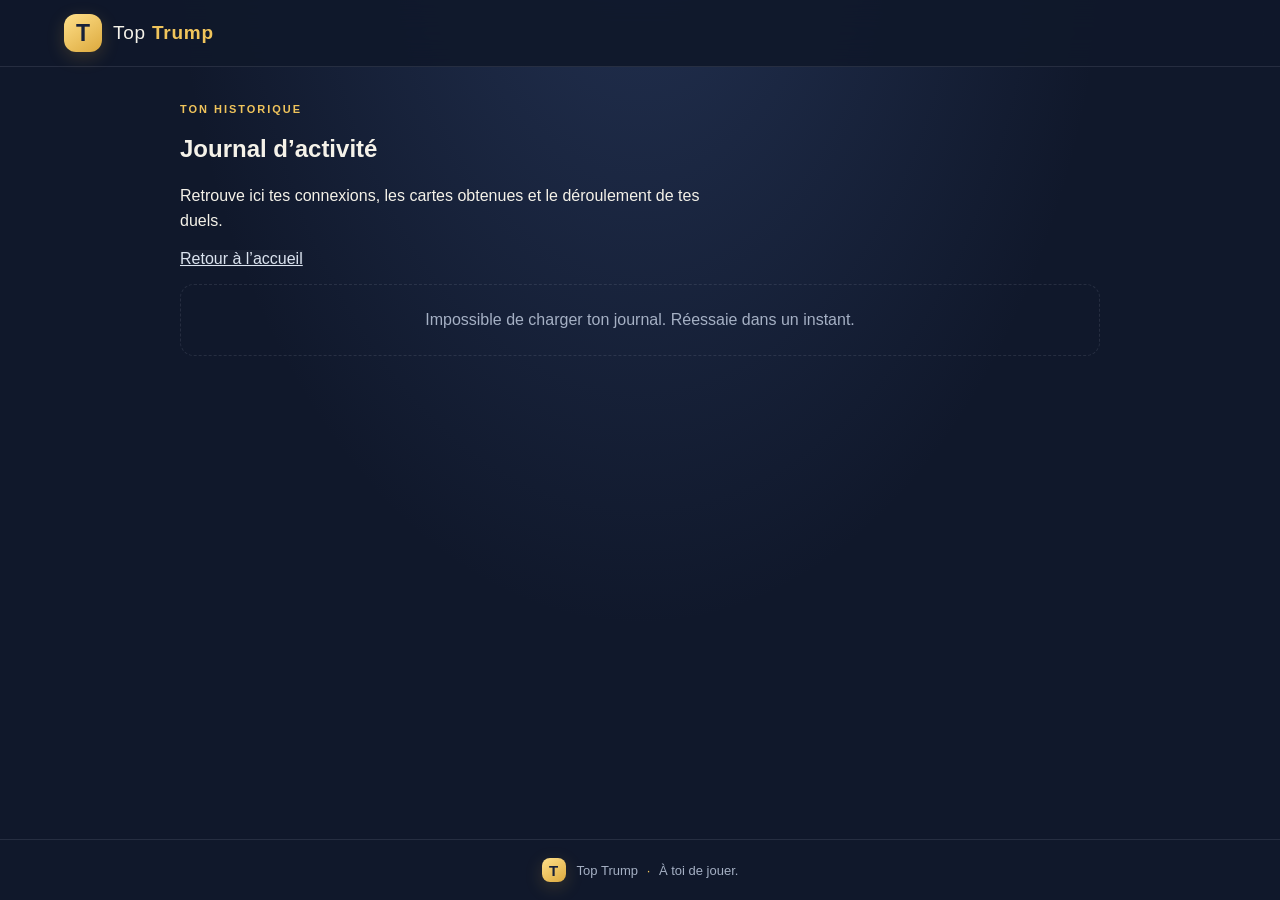
==== docs/activity.html @ 84b9cef7 "init" ====
<!DOCTYPE html>
<html lang="fr">
<head>
  <meta charset="UTF-8">
  <meta name="viewport" content="width=device-width, initial-scale=1">
  <title>Journal d’activité - Top Trump</title>
  <link rel="stylesheet" href="css/style.css">
  <script src="js/api-config.js"></script>
      <link rel="stylesheet" href="css/activity.css">
  </head>
<body>
  <header class="site-header">
    <a class="brand" href="index.html" aria-label="Top Trump, accueil">
      <span class="brand-mark" aria-hidden="true">T</span>
      <span class="brand-name">Top <strong>Trump</strong></span>
    </a>
    <nav class="site-nav" id="main-nav" aria-label="Navigation principale" hidden>
      <a href="index.html">Accueil</a>
      <a href="collection.html">Mes cartes</a>
      <a href="cards.html">Toutes les cartes</a>
      <a href="deck.html">Préparer un duel</a>
      <a href="activity.html" aria-current="page">Journal</a>
    </nav>
  </header>
  <main class="site-main">

<section class="activity-page" aria-labelledby="activity-title">
  <div class="cards-heading">
    <div>
      <span class="eyebrow">TON HISTORIQUE</span>
      <h1 id="activity-title">Journal d’activité</h1>
      <p>Retrouve ici tes connexions, les cartes obtenues et le déroulement de tes duels.</p>
    </div>
    <a class="button-secondary cards-back-link" href="index.html">Retour à l’accueil</a>
  </div>

  <p id="activity-status" class="collection-empty" role="status" aria-live="polite">Chargement de ton journal...</p>
  <ol id="activity-list" class="activity-list" aria-label="Activités récentes"></ol>
</section>

<script src="js/activity.js"></script>
  </main>
  <footer class="site-footer">
    <span class="footer-mark" aria-hidden="true">T</span>
    <p>Top Trump <span>·</span> À toi de jouer.</p>
  </footer>
  <script src="js/header.js" defer></script>
</body>
</html>
---- docs/css/style.css ----
:root {
  color-scheme: dark;
  --page: #10182b;
  --surface: #18243b;
  --surface-raised: #202f4b;
  --line: rgba(229, 237, 255, 0.1);
  --text: #f5f2e9;
  --muted: #a5b0c4;
  --gold: #f0c45b;
  --gold-deep: #dca93d;
  --navy: #17213a;
  --radius: 18px;
}

* {
  box-sizing: border-box;
}

body {
  min-height: 100vh;
  margin: 0;
  display: flex;
  flex-direction: column;
  align-items: center;
  background:
    radial-gradient(ellipse at 50% -15%, rgba(71, 99, 157, 0.34), transparent 52%),
    var(--page);
  color: var(--text);
  font-family: Inter, "Segoe UI", Verdana, Arial, sans-serif;
}

.site-header {
  position: sticky;
  top: 0;
  z-index: 20;
  width: 100%;
  display: flex;
  align-items: center;
  justify-content: space-between;
  gap: 20px;
  padding: 14px 5vw;
  border-bottom: 1px solid var(--line);
  background: rgba(16, 24, 43, 0.92);
  backdrop-filter: blur(16px);
}

.brand {
  display: inline-flex;
  align-items: center;
  gap: 11px;
  color: var(--text);
  text-decoration: none;
}

.brand-mark,
.footer-mark {
  display: grid;
  place-items: center;
  width: 38px;
  height: 38px;
  border-radius: 12px;
  background: linear-gradient(145deg, #ffe08a, var(--gold-deep));
  color: var(--navy);
  font-size: 23px;
  font-weight: 900;
  box-shadow: 0 5px 18px rgba(220, 169, 61, 0.2);
}

.brand-name {
  font-size: 19px;
  letter-spacing: 0.04em;
}

.brand-name strong {
  color: var(--gold);
}

.site-nav a {
  display: inline-flex;
  align-items: center;
  min-height: 40px;
  padding: 9px 14px;
  border: 1px solid var(--line);
  border-radius: 10px;
  color: var(--muted);
  font-size: 13px;
  font-weight: 700;
  text-decoration: none;
  transition: color 160ms ease, border-color 160ms ease, background 160ms ease;
}

.site-nav a:hover,
.site-nav a[aria-current="page"] {
  border-color: rgba(240, 196, 91, 0.4);
  background: rgba(240, 196, 91, 0.08);
  color: var(--gold);
}

.site-nav {
  display: flex;
  align-items: center;
  gap: 8px;
}

.site-nav a {
  white-space: nowrap;
}

.site-nav[hidden] {
  display: none;
}

.site-main {
  width: min(100% - 36px, 920px);
  flex: 1;
  display: flex;
  flex-direction: column;
  align-items: center;
  padding: 36px 0 64px;
}

.site-footer {
  width: 100%;
  display: flex;
  align-items: center;
  justify-content: center;
  gap: 11px;
  padding: 18px;
  border-top: 1px solid var(--line);
  color: var(--muted);
  font-size: 13px;
}

.site-footer p {
  margin: 0;
}

.site-footer p span {
  padding: 0 5px;
  color: var(--gold);
}

.footer-mark {
  width: 24px;
  height: 24px;
  border-radius: 8px;
  font-size: 15px;
}

#auth-box,
#game-box {
  width: 100%;
}

.opened-pack {
  margin-top: 32px;
}

.opened-pack .section-heading {
  margin-bottom: 16px;
}

.opened-pack .section-heading h2 {
  margin: 8px 0 0;
}

.opened-pack-cards {
  display: grid;
  grid-template-columns: repeat(auto-fit, minmax(145px, 1fr));
  gap: 16px;
}

.opened-pack-card {
  overflow: hidden;
  border: 1px solid var(--line);
  border-radius: var(--radius);
  background: var(--surface);
  box-shadow: 0 14px 32px rgba(0, 0, 0, 0.2);
}

.opened-pack-card img {
  display: block;
  width: 100%;
  aspect-ratio: 0.78;
  object-fit: cover;
  object-position: center 56%;
}

.opened-pack-card h3 {
  margin: 0;
  padding: 12px;
  color: var(--text);
  font-size: 14px;
}

#auth-box {
  flex: 1;
  display: flex;
  align-items: center;
  justify-content: center;
}

.auth-panel {
  width: min(100%, 470px);
  margin: auto;
  padding: clamp(26px, 6vw, 48px);
  border: 1px solid var(--line);
  border-radius: 24px;
  background: linear-gradient(145deg, rgba(32, 47, 75, 0.96), rgba(24, 36, 59, 0.96));
  box-shadow: 0 24px 70px rgba(0, 0, 0, 0.28);
}

.panel-heading {
  margin-bottom: 30px;
  text-align: center;
}

.eyebrow {
  display: block;
  color: var(--gold);
  font-size: 11px;
  font-weight: 800;
  letter-spacing: 0.18em;
}

.panel-heading h1,
.welcome-panel h1,
.section-heading h2 {
  margin: 10px 0 8px;
  color: var(--text);
  font-size: clamp(25px, 4vw, 34px);
  letter-spacing: -0.035em;
}

.panel-heading p,
.welcome-panel p {
  margin: 0;
  color: var(--muted);
  font-size: 14px;
  line-height: 1.65;
}

.field-label {
  display: block;
  margin: 16px 0 8px;
  color: #d9e0ec;
  font-size: 13px;
  font-weight: 700;
}

.field-help {
  display: block;
  margin-top: 7px;
  color: var(--muted);
  font-size: 12px;
  line-height: 1.5;
}

input[type="text"],
input[type="password"] {
  width: 100%;
  min-height: 48px;
  padding: 12px 14px;
  border: 1px solid rgba(229, 237, 255, 0.14);
  border-radius: 11px;
  outline: none;
  background: rgba(11, 18, 33, 0.55);
  color: var(--text);
  font: inherit;
  transition: border-color 160ms ease, box-shadow 160ms ease;
}

input::placeholder {
  color: #77849b;
}

input:focus {
  border-color: var(--gold);
  box-shadow: 0 0 0 3px rgba(240, 196, 91, 0.13);
}

button {
  min-height: 44px;
  padding: 11px 17px;
  border: 1px solid transparent;
  border-radius: 11px;
  background: var(--gold);
  color: var(--navy);
  font: inherit;
  font-size: 14px;
  font-weight: 800;
  cursor: pointer;
  transition: transform 160ms ease, background 160ms ease, border-color 160ms ease;
}

button:hover:not(:disabled) {
  transform: translateY(-2px);
  background: #ffda79;
}

button:focus-visible,
a:focus-visible {
  outline: 3px solid rgba(240, 196, 91, 0.65);
  outline-offset: 3px;
}

button:disabled {
  background: #665b3d;
  color: #d2c8ae;
  cursor: not-allowed;
}

.auth-actions {
  display: grid;
  gap: 10px;
  margin-top: 22px;
}

.auth-switch {
  margin: 20px 0 0;
  color: var(--muted);
  font-size: 13px;
  text-align: center;
}

.text-button {
  min-height: 0;
  padding: 4px;
  border: 0;
  background: transparent;
  color: var(--gold);
  font: inherit;
  font-weight: 800;
}

.text-button:hover:not(:disabled) {
  transform: none;
  background: transparent;
  color: #ffda79;
  text-decoration: underline;
}

.button-primary {
  display: flex;
  align-items: center;
  justify-content: center;
  gap: 9px;
  width: 100%;
}

.button-primary span {
  font-size: 19px;
  line-height: 0.8;
}

.button-secondary {
  border-color: var(--line);
  background: rgba(255, 255, 255, 0.035);
  color: #dce4f0;
}

.button-secondary:hover:not(:disabled) {
  border-color: rgba(240, 196, 91, 0.45);
  background: rgba(240, 196, 91, 0.1);
  color: var(--gold);
}

.message,
#message,
#login-message {
  min-height: 24px;
  margin: 12px 0;
  color: var(--gold);
  font-size: 14px;
  text-align: center;
}

#login-message {
  margin-bottom: 0;
}

#game-box {
  display: none;
  max-width: 800px;
}

.welcome-panel {
  display: flex;
  align-items: center;
  justify-content: space-between;
  gap: 20px;
  padding: 28px;
  border: 1px solid var(--line);
  border-radius: var(--radius);
  background: linear-gradient(120deg, rgba(32, 47, 75, 0.95), rgba(24, 36, 59, 0.8));
}

.welcome-panel h1 {
  font-size: clamp(24px, 4vw, 32px);
}

.welcome-panel h1 span {
  color: var(--gold);
}

.action-grid {
  display: grid;
  grid-template-columns: repeat(2, minmax(0, 1fr));
  gap: 15px;
  margin-top: 18px;
}

.action-card {
  display: flex;
  min-height: 155px;
  flex-direction: column;
  align-items: flex-start;
  justify-content: center;
  gap: 8px;
  padding: 22px;
  border: 1px solid var(--line);
  background: var(--surface);
  color: var(--text);
  text-align: left;
}

.action-card:hover:not(:disabled) {
  border-color: rgba(240, 196, 91, 0.55);
  background: var(--surface-raised);
}

.action-card-featured {
  border-color: rgba(240, 196, 91, 0.42);
  background: linear-gradient(140deg, rgba(91, 72, 36, 0.65), var(--surface));
}

.action-icon {
  color: var(--gold);
  font-size: 25px;
}

.action-title {
  font-size: 17px;
  font-weight: 800;
}

.action-description {
  color: var(--muted);
  font-size: 13px;
  font-weight: 500;
  line-height: 1.5;
}

.dashboard-help,
.page-help,
.section-description {
  color: var(--muted);
  font-size: 14px;
  line-height: 1.6;
}

.dashboard-help {
  margin: 12px 0 0;
  text-align: center;
}

.collection-section {
  margin-top: 30px;
  padding-top: 24px;
  border-top: 1px solid var(--line);
}

.section-heading h2 {
  margin-top: 7px;
  font-size: 23px;
}

#hand {
  display: flex;
  flex-wrap: wrap;
  justify-content: flex-start;
  gap: 16px;
  min-height: 30px;
  margin-top: 18px;
}

.collection-card {
  position: relative;
  width: min(160px, 42vw);
  padding: 7px;
  border: 1px solid rgba(255, 255, 255, 0.12);
  border-radius: 12px;
  background: var(--surface);
  box-shadow: 0 12px 28px rgba(0, 0, 0, 0.28);
  transition: transform 180ms ease;
}

.collection-card:hover {
  transform: translateY(-5px) rotate(-1deg);
}

.collection-card img {
  display: block;
  width: 100%;
  border-radius: 8px;
}

.collection-card figcaption {
  padding: 9px 3px 4px;
  color: var(--text);
  font-size: 12px;
  font-weight: 700;
  text-align: center;
}

.card-quantity {
  position: absolute;
  top: -8px;
  right: -8px;
  display: grid;
  place-items: center;
  min-width: 27px;
  height: 27px;
  padding: 0 6px;
  border: 2px solid var(--surface);
  border-radius: 999px;
  background: var(--gold);
  color: var(--navy);
  font-size: 12px;
  font-weight: 900;
}

.collection-empty {
  width: 100%;
  padding: 26px;
  border: 1px dashed var(--line);
  border-radius: 14px;
  color: var(--muted);
  text-align: center;
}

@media (max-width: 580px) {
  .site-header {
    flex-wrap: wrap;
    gap: 10px 14px;
    padding: 10px 14px 8px;
  }

  .brand-mark {
    width: 32px;
    height: 32px;
    border-radius: 10px;
    font-size: 19px;
  }

  .brand-name {
    font-size: 17px;
  }

  .site-nav {
    width: 100%;
    gap: 6px;
    overflow-x: auto;
    overscroll-behavior-x: contain;
    padding: 0 0 4px;
    scrollbar-width: thin;
  }

  .site-nav a {
    min-height: 36px;
    padding: 7px 10px;
    font-size: 12px;
  }

  .site-main {
    width: min(100% - 28px, 920px);
    padding: 36px 0 48px;
  }

  .welcome-panel {
    align-items: flex-start;
    flex-direction: column;
    padding: 22px;
  }

  .action-grid {
    grid-template-columns: 1fr;
  }

  .action-card {
    min-height: 130px;
  }
}
---- docs/css/activity.css ----
.activity-page {
  width: 100%;
}

.activity-page .cards-heading p {
  max-width: 560px;
  line-height: 1.6;
}

.activity-list {
  position: relative;
  display: grid;
  gap: 12px;
  width: 100%;
  margin: 0;
  padding: 0;
  list-style: none;
}

.activity-entry {
  display: grid;
  grid-template-columns: 44px minmax(0, 1fr) auto;
  align-items: center;
  gap: 14px;
  padding: 16px;
  border: 1px solid var(--line);
  border-radius: 14px;
  background: linear-gradient(135deg, rgba(32, 47, 75, 0.8), rgba(24, 36, 59, 0.8));
}

.activity-marker {
  display: grid;
  place-items: center;
  width: 40px;
  height: 40px;
  border: 1px solid rgba(240, 196, 91, 0.25);
  border-radius: 12px;
  background: rgba(240, 196, 91, 0.08);
  color: var(--gold);
  font-size: 20px;
  font-weight: 900;
}

.activity-duel_lost,
.activity-duel_surrendered {
  border-color: rgba(255, 120, 120, 0.25);
  background: rgba(255, 120, 120, 0.08);
  color: #ffb0b0;
}

.activity-duel_won {
  border-color: rgba(126, 220, 166, 0.25);
  background: rgba(126, 220, 166, 0.08);
  color: #9be2b7;
}

.activity-content {
  min-width: 0;
}

.activity-content h2 {
  margin: 0;
  color: var(--text);
  font-size: 15px;
}

.activity-content p {
  margin: 5px 0 0;
  color: var(--muted);
  font-size: 13px;
  line-height: 1.5;
  overflow-wrap: anywhere;
}

.activity-entry time {
  color: var(--muted);
  font-size: 12px;
  text-align: right;
  white-space: nowrap;
}

#activity-status[hidden] {
  display: none;
}

@media (max-width: 620px) {
  .activity-entry {
    grid-template-columns: 40px minmax(0, 1fr);
    gap: 10px;
    padding: 13px;
  }

  .activity-entry time {
    grid-column: 2;
    text-align: left;
  }
}
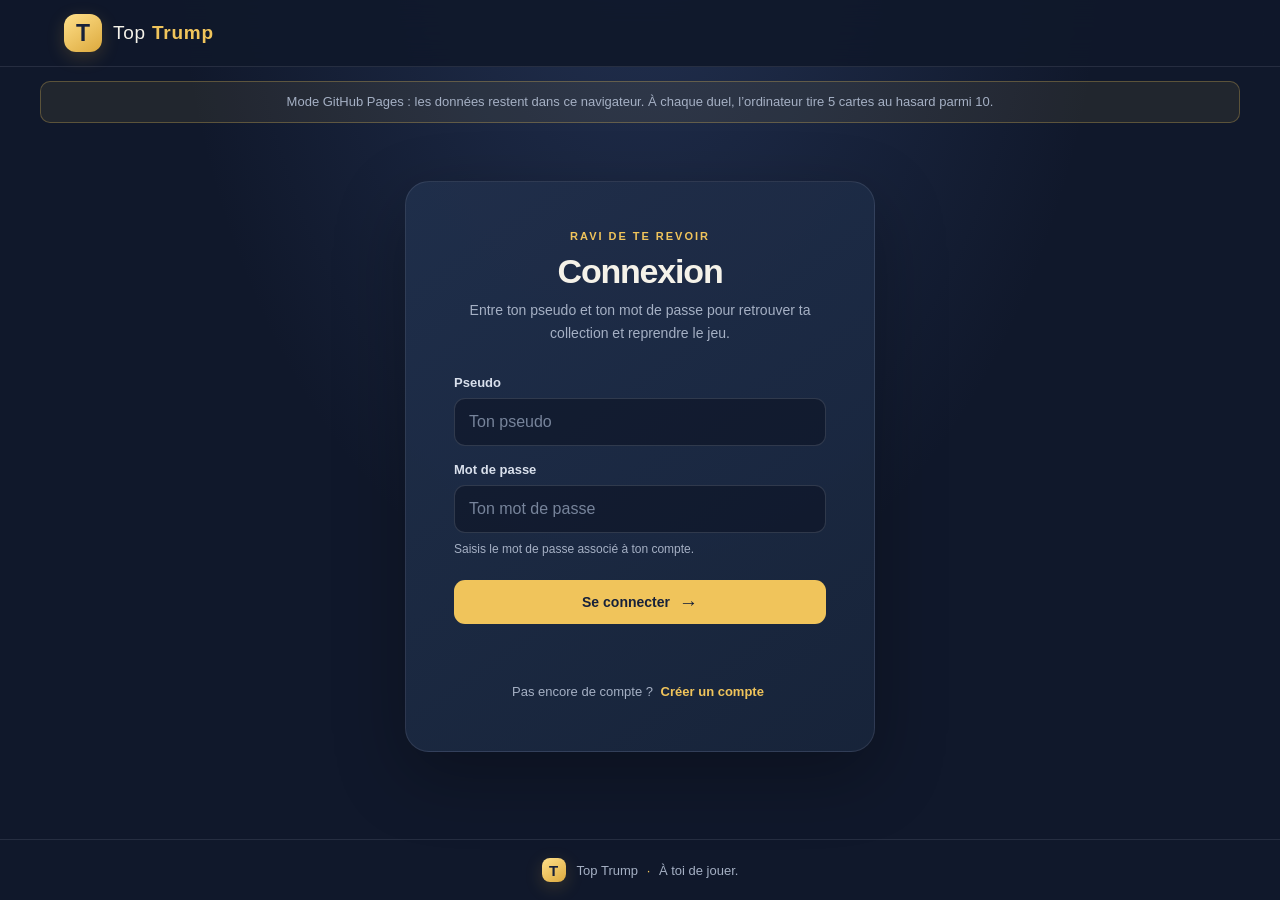
==== commit 71346fc8: "transformation du projet en ligne à un projet contre ordi pour hébergement sur Github Pages" ====
--- a/docs/activity.html
+++ b/docs/activity.html
@@ -5,7 +5,7 @@
   <meta name="viewport" content="width=device-width, initial-scale=1">
   <title>Journal d’activité - Top Trump</title>
   <link rel="stylesheet" href="css/style.css">
-  <script src="js/api-config.js"></script>
+  <script src="js/static-api.js"></script>
       <link rel="stylesheet" href="css/activity.css">
   </head>
 <body>
@@ -22,6 +22,7 @@
       <a href="activity.html" aria-current="page">Journal</a>
     </nav>
   </header>
+  <aside class="static-mode-notice" role="note">Mode GitHub Pages : les données restent dans ce navigateur. À chaque duel, l’ordinateur tire 5 cartes au hasard parmi 10.</aside>
   <main class="site-main">
 
 <section class="activity-page" aria-labelledby="activity-title">
--- a/docs/css/style.css
+++ b/docs/css/style.css
@@ -42,6 +42,19 @@
   border-bottom: 1px solid var(--line);
   background: rgba(16, 24, 43, 0.92);
   backdrop-filter: blur(16px);
+}
+
+.static-mode-notice {
+  width: min(100% - 32px, 1200px);
+  margin: 14px auto 0;
+  padding: 10px 14px;
+  border: 1px solid rgba(240, 196, 91, 0.28);
+  border-radius: 10px;
+  background: rgba(240, 196, 91, 0.08);
+  color: var(--muted);
+  font-size: 13px;
+  line-height: 1.5;
+  text-align: center;
 }
 
 .brand {
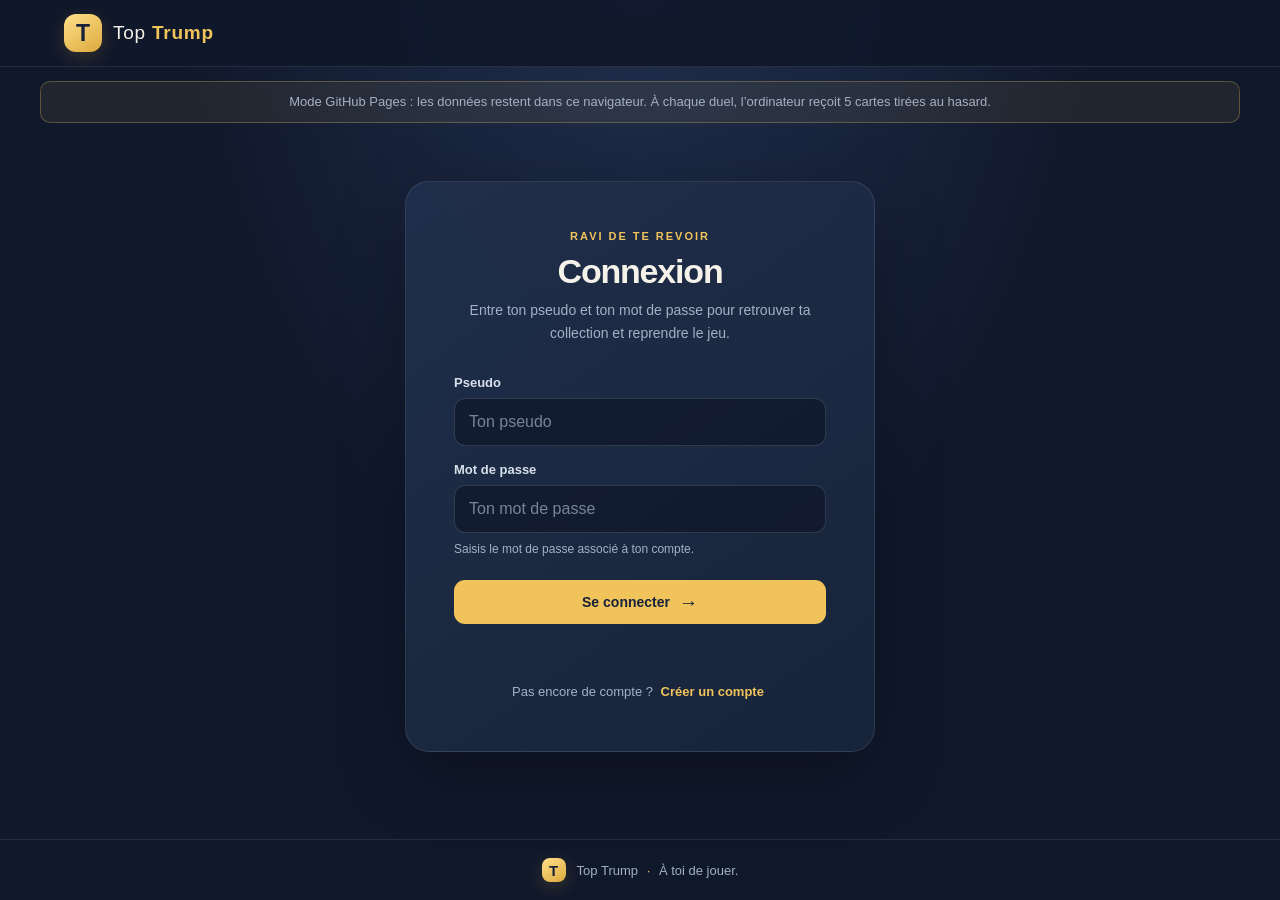
==== commit ac410e87: "refaire l'arborescence" ====
--- a/docs/activity.html
+++ b/docs/activity.html
@@ -22,7 +22,7 @@
       <a href="activity.html" aria-current="page">Journal</a>
     </nav>
   </header>
-  <aside class="static-mode-notice" role="note">Mode GitHub Pages : les données restent dans ce navigateur. À chaque duel, l’ordinateur tire 5 cartes au hasard parmi 10.</aside>
+  <aside class="static-mode-notice" role="note">Mode GitHub Pages : les données restent dans ce navigateur. À chaque duel, l’ordinateur reçoit 5 cartes tirées au hasard.</aside>
   <main class="site-main">
 
 <section class="activity-page" aria-labelledby="activity-title">
